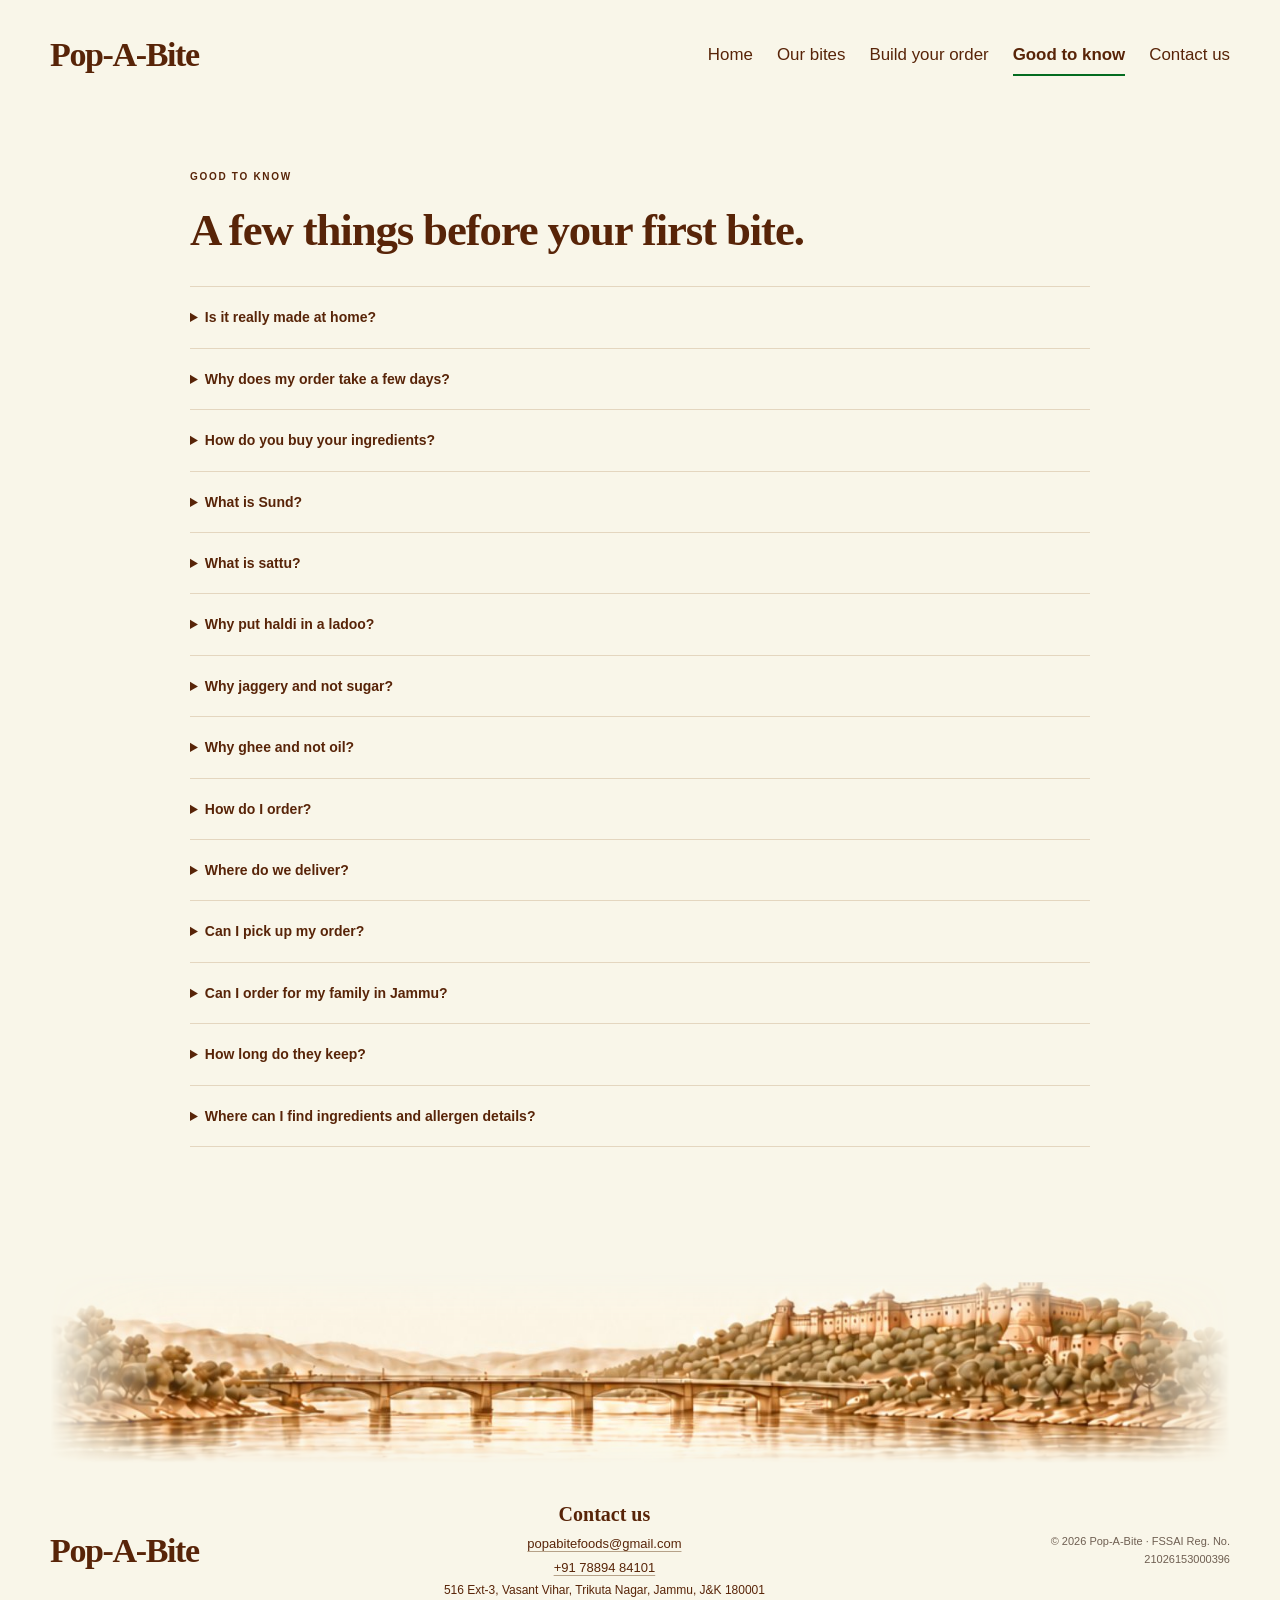
==== site/good-to-know.html @ e66969ae "Add files via upload" ====
<!doctype html>
<html lang="en">
<head>
<meta content="k-4B6JT2st69akNHsy2ffUnovcfOFXYoh8kctZQ_tPk" name="google-site-verification"/>
<meta charset="utf-8"/>
<meta content="width=device-width, initial-scale=1" name="viewport"/>
<meta content="Homemade ladoos and Jammu Sund, hand-rolled by Maa only after you order. Desi cow ghee, jaggery and real dry fruits. No palm oil, no refined oil, no refined sugar." name="description"/>
<meta content="#582408" name="theme-color"/>
<title>Pop-A-Bite | Good to know</title>
<!-- Link previews (WhatsApp, Facebook, X). Keep images/hero.jpg under about 300 KB for fast previews. -->
<meta content="website" property="og:type"/>
<meta content="Pop-A-Bite" property="og:site_name"/>
<meta content="Your mom's ladoos. Rolled by ours. | Pop-A-Bite" property="og:title"/>
<meta content="Hand-rolled at home in Jammu, only after you order. Desi cow ghee, jaggery and real dry fruits. No palm oil, no refined sugar." property="og:description"/>
<meta content="https://pop-a-bite.netlify.app/" property="og:url"/>
<meta content="https://pop-a-bite.netlify.app/images/hero.jpg" property="og:image"/>
<meta content="summary_large_image" name="twitter:card"/>
<link href="styles.css" rel="stylesheet"/></head>
<body>
<a class="skip" href="#main">Skip to content</a>
<!-- Header -->
<header class="header wrap">
<a aria-label="Pop-A-Bite home" class="brand" href="index.html">
<img alt="Pop-A-Bite" class="brand-logo" onerror="this.hidden=true;this.nextElementSibling.hidden=false" src="https://pop-a-bite.netlify.app/images/logo.png"/><span class="logo-fallback" hidden="">Pop-A-Bite</span>
</a>
<nav aria-label="Main navigation"><a data-nav-page="home" href="index.html">Home</a><a data-nav-page="our-bites" href="our-bites.html">Our bites</a><a data-nav-page="build-your-order" href="build-your-order.html">Build your order</a><a aria-current="page" data-nav-page="good-to-know" href="good-to-know.html">Good to know</a><a data-nav-page="contact-us" href="contact-us.html">Contact us</a></nav>
</header>
<main id="main"><div aria-label="Good to know" class="preview-page" id="page-good-to-know"><section class="faq wrap" id="questions">
<p class="eyebrow">GOOD TO KNOW</p>
<h2>A few things before your first bite.</h2>
<details>
<summary>Is it really made at home?</summary>
<p>
          Yes. Every batch is made by Maa in our home kitchen in Jammu, and every
          ladoo is rolled by hand. Pop-A-Bite is registered with FSSAI
          (Reg. No. 21026153000396).
        </p>
</details>
<details>
<summary>Why does my order take a few days?</summary>
<p>
 Because we start only when you order. Maa gets in whatever
 ingredients the order needs, then roasts and rolls everything by hand.
 How long it takes depends on how much you order and how many orders
 are ahead of yours. We'll tell you the exact date before
 you pay.
 </p>
</details>
<details>
<summary>How do you buy your ingredients?</summary>
<p>
          We buy ghee, jaggery and dry fruits in small quantities and never stock
          up in bulk, so nothing is kept long enough to go stale. For a small order,
          Maa may use dry fruits from a recent batch; for bigger orders she buys
          new ones.
        </p>
</details>
<details>
<summary>What is Sund?</summary>
<p>
          Sund is a Dogra speciality from Jammu: almonds, cashews, dates, coconut
          and gond roasted slowly in desi ghee. Families make it in winter and for
          Lohri, serve it at weddings, and send it to a daughter in the last month
          before her baby is born. Eat a spoonful as it is, or with a glass of warm milk.
        </p>
</details>
<details>
<summary>What is sattu?</summary>
<p>
          Sattu is roasted chana (Bengal gram) ground into flour. It has been an
          everyday food in Bihar for generations, stirred into drinks, stuffed into
          parathas and rolled into ladoos, because it's filling and needs no more
          cooking. Our Sattu Ladoo has 11.6 g protein per 100 g, tested in a lab.
        </p>
</details>
<details>
<summary>Why put haldi in a ladoo?</summary>
<p>
          Our Haldi Ladoo comes from the family of North Indian winter ladoos, like
          pinni and gond ladoo: whole wheat and gond roasted in ghee, sweetened with
          jaggery. Maa adds haldi, the same spice that goes into haldi doodh on cold
          nights. It gives the ladoo its golden colour and a gentle, earthy warmth.
        </p>
</details>
<details>
<summary>Why jaggery and not sugar?</summary>
<p>
          It's what ladoos were always made with at home. Jaggery is sugarcane juice
          boiled down, without the refining that white sugar goes through, and it
          gives a deeper, caramel taste. We never use refined sugar or corn syrup.
        </p>
</details>
<details>
<summary>Why ghee and not oil?</summary>
<p>
          Ghee is how ladoos have always been roasted and bound. We use desi cow ghee
          only, and never palm oil, vanaspati or refined oils.
        </p>
</details>
<details>
<summary>How do I order?</summary>
<p id="ordering-answer">
          Ordering is simple! Use the order builder above, or message or call us. Let us know which treats you’d like, the quantity and your
          delivery location. We’ll confirm availability, delivery details and the
          total price before you confirm your order. Payment is by UPI QR code.
        </p>
</details>
<details>
<summary>Where do we deliver?</summary>
<p id="delivery-answer">
          We currently deliver only in the Jammu region. Share your location or
          PIN code with us so we can confirm delivery availability.
          Delivery charges are additional to the listed product prices and
          depend on your location. We’ll let you know the exact delivery charge
          and total cost before you confirm your order.
        </p>
</details>
<details>
<summary>Can I pick up my order?</summary>
<p>
 Yes, pickup from our home kitchen in Jammu is free. Choose "Pickup" in the
 order builder, and we'll send the exact location and a pickup time on
 once your order is ready.
 </p>
</details>
<details>
<summary>Can I order for my family in Jammu?</summary>
<p>
          Yes. Wherever you live, you can order for parents, grandparents or
          friends in Jammu. Share their address with us and we'll deliver
          to them.
        </p>
</details>
<details>
<summary>How long do they keep?</summary>
<p>
          Up to 3 months. Store them at room temperature, away from direct sunlight.
        </p>
</details>
<details>
<summary>Where can I find ingredients and allergen details?</summary>
<p>
          Each product has its own ingredient list, allergen information,
          storage guidance and, for the ladoos, a nutrition table per 100 g.
          Please click “Explore this bite” under the product to check these details.
        </p>
</details>
</section></div></main>
<!-- Fort and river illustration from the wraps (decorative) -->
<div aria-hidden="true" class="banner">
<img alt="" loading="lazy" src="fort-banner.jpg"/>
</div>
<!-- Footer -->
<footer class="wrap site-footer">
<a aria-label="Pop-A-Bite home" class="brand" href="index.html">
<img alt="Pop-A-Bite" class="brand-logo" onerror="this.hidden=true;this.nextElementSibling.hidden=false" src="https://pop-a-bite.netlify.app/images/logo.png"/><span class="logo-fallback" hidden="">Pop-A-Bite</span>
</a>
<p class="footer-contact"><strong>Contact us</strong><a href="mailto:popabitefoods@gmail.com">popabitefoods@gmail.com</a><a href="tel:+917889484101">+91 78894 84101</a><span>516 Ext-3, Vasant Vihar, Trikuta Nagar, Jammu, J&amp;K 180001</span></p>
<small>© <span id="year"></span> Pop-A-Bite · FSSAI Reg. No. 21026153000396</small>
</footer>
<!-- Sticky order button, shown on phones only (see styles.css) -->
<a class="sticky-order button" href="build-your-order.html" id="sticky-order">Place an order ↗</a>
<!-- Product details: keep these IDs because app.js uses them -->
<dialog aria-labelledby="dialog-title" id="product-dialog">
<button aria-label="Close product details" class="close" type="button">×</button>
<h2 id="dialog-title"></h2>
<p id="dialog-description"></p>
<dl id="dialog-details"></dl>
<p id="dialog-note"></p>
<div class="dialog-actions">
<a class="button" hidden="" id="dialog-whatsapp">Ask about this bite ↗</a>
<a class="button secondary" hidden="" id="dialog-payment">Buy on Razorpay ↗</a>
</div>
</dialog>
<script src="config.js"></script><script src="preview.js"></script></body>
</html>
---- site/styles.css ----
/* Pop-A-Bite stylesheet.
   Change headline and logo sizes in :root below.
   Mobile values apply at screen widths of 620px or less. */

/* Brand colours and editable sizes */
:root {
  --ink: #582408;
  --cream: #f9f6e9;
  --gold: #d89814;
  --forest: #046c20;
  --brown: #844c24;
  --sand: #ecd9bd;
  --muted: #6f5f52;
  --line: #e4d6bf;

  /* Size settings: desktop first, then phones. */
	--headline-size: clamp(28px, 2.8vw, 34px);
--headline-size-mobile: 33px;
  --top-logo-width: 300px;
  --bottom-logo-width: 250px;
  --top-logo-width-mobile: 240px;
  --bottom-logo-width-mobile: 150px;
}

/* Base styles */
* {
  box-sizing: border-box;
}

html {
  scroll-behavior: smooth;
  scroll-padding-top: 24px;
}

body {
  margin: 0;
  background: var(--cream);
  color: var(--ink);
  font-family: Arial, Helvetica, sans-serif;
  font-size: 16px;
  line-height: 1.6;
}

a {
  color: inherit;
  text-decoration: none;
}

button, a, summary {
  -webkit-tap-highlight-color: transparent;
}

a:focus-visible, button:focus-visible, summary:focus-visible {
  outline: 3px solid #844c24;
  outline-offset: 5px;
}

.wrap {
  width: min(1180px, calc(100% - 80px));
  margin: auto;
}

.skip {
  position: absolute;
  top: -100px;
  background: white;
  padding: 12px;
  z-index: 10;
}

.skip:focus {
  top: 0;
}

.draft {
  text-align: center;
  background: var(--ink);
  color: var(--cream);
  font-size: 11px;
  letter-spacing: .09em;
  padding: 10px 15px;
}

/* Header and navigation */
.header {
  display: flex;
  align-items: center;
  justify-content: space-between;
  gap: 24px;
  padding: 36px 0 24px;
}

.brand {
  display: inline-flex;
  align-items: center;
  white-space: nowrap;
  font-weight: 800;
  font-size: 26px;
  letter-spacing: -1.1px;
}

.brand-dot {
  color: #844c24;
}

.brand-icon {
  width: 22px;
  height: 22px;
  border-radius: 50%;
  background: var(--ink);
  margin-right: 10px;
  position: relative;
}

.brand-icon:after {
  content: '';
  position: absolute;
  width: 11px;
  height: 11px;
  border-radius: 50%;
  background: var(--cream);
  right: -2px;
  top: -2px;
}

nav {
  display: flex;
  gap: 26px;
  font-size: 13px;
}

nav a:hover {
  text-decoration: underline;
}

/* Buttons */
.button {
  display: inline-flex;
  align-items: center;
  justify-content: center;
  gap: 30px;
  padding: 15px 23px;
  border: 1px solid var(--ink);
  border-radius: 6px;
  background: var(--ink);
  color: var(--cream);
  font-weight: 600;
  font-size: 13px;
  cursor: pointer;
  transition: background .2s;
}

.button:hover {
  background: #7a3a14;
}

.button.small {
  padding: 10px 17px;
}

.button.secondary {
  background: transparent;
  color: var(--ink);
}

/* Opening section */
.hero {
  display: grid;
  grid-template-columns: 1.05fr 1fr;
  gap: 65px;
  align-items: center;
  padding: 60px 0 75px;
}

.eyebrow {
  font-size: 10px;
  font-weight: 700;
  letter-spacing: .17em;
  margin: 0 0 22px;
}

h1, h2 {
  font-family: Georgia, 'Times New Roman', serif;
  font-weight: 700;
  letter-spacing: -.025em;
  line-height: 1.05;
  margin: 0;
}

h1 {
  font-size: clamp(50px, 5.5vw, 78px);
}

h1 em {
  font-weight: 400;
  color: var(--brown);
}

h2 {
  font-size: clamp(32px, 3.5vw, 46px);
}

.intro {
  max-width: 440px;
  font-size: 16px;
  margin: 25px 0 29px;
  color: var(--muted);
}

.footnote {
  font-size: 12px;
  color: var(--muted);
  margin-top: 17px;
}

.hero-photo {
  display: block;
  width: 100%;
  height: auto;
  min-width: 0;
  border-radius: 24px;
}

/* Legacy decorative artwork */
.hero-art {
  height: 460px;
  background: var(--gold);
  border-radius: 120px 6px 120px 6px;
  position: relative;
  overflow: hidden;
}

.orbit {
  position: absolute;
  width: 380px;
  height: 380px;
  border: 1px solid #58240850;
  border-radius: 50%;
  left: 50%;
  top: 50%;
  transform: translate(-50%, -50%);
}

.bite {
  position: absolute;
  border-radius: 50%;
  box-shadow: 9px 16px 0 #5824080c;
}

.bite-one {
  width: 140px;
  height: 140px;
  background: #e0af63;
  top: 55px;
  left: 50px;
  transform: rotate(-18deg);
}

.bite-two {
  width: 180px;
  height: 180px;
  background: var(--ink);
  right: 35px;
  bottom: 80px;
}

.bite-three {
  width: 75px;
  height: 75px;
  background: var(--forest);
  bottom: 55px;
  left: 50px;
}

.bite:after {
  content: '';
  position: absolute;
  width: 35%;
  height: 35%;
  border-radius: 50%;
  background: var(--gold);
  right: -4px;
  top: -4px;
}

.art-label {
  position: absolute;
  top: 170px;
  left: 50px;
  font-family: Georgia, serif;
  font-size: 48px;
  line-height: .98;
  letter-spacing: -2px;
  color: var(--ink);
}

.art-label i {
  font-weight: 400;
}

.spark {
  position: absolute;
  font-size: 45px;
}

.s1 {
  right: 55px;
  top: 45px;
}

.s2 {
  left: 175px;
  bottom: 22px;
  font-size: 25px;
}

.art-note {
  position: absolute;
  bottom: 25px;
  right: 30px;
  font-size: 9px;
  letter-spacing: .08em;
}

.ribbon {
  background: var(--forest);
  padding: 16px 20px;
  text-align: center;
  font-size: 11px;
  font-weight: 600;
  letter-spacing: .16em;
  display: flex;
  justify-content: center;
  gap: 42px;
  flex-wrap: wrap;
}

/* Product collection */
.collection {
  padding: 80px 0;
}

.section-title {
  display: flex;
  justify-content: space-between;
  align-items: end;
  gap: 40px;
  margin-bottom: 32px;
}

.section-title h2 {
  max-width: 530px;
}

.section-title>p {
  font-size: 13px;
  line-height: 1.7;
  color: var(--muted);
  margin: 0;
}

.products {
  display: grid;
  grid-template-columns: repeat(3, 1fr);
  gap: 25px;
}

.product-art {
  height: 245px;
  position: relative;
  border-radius: 8px;
  overflow: hidden;
  background: #efd9a8;
  display: flex;
  justify-content: center;
  align-items: center;
}

.product:nth-child(2) .product-art {
  background: #ecd9bd;
}

.product:nth-child(3) .product-art {
  background: #e6cfae;
}

.product-art .shape {
  width: 120px;
  height: 120px;
  border-radius: 50%;
  background: #996542;
  box-shadow: 14px 18px 0 #5824080a;
  position: relative;
}

.product:nth-child(2) .shape {
  background: #c4a362;
  width: 115px;
  height: 115px;
}

.product:nth-child(3) .shape {
  background: #b07662;
  border-radius: 30px;
  transform: rotate(-12deg);
}

.product-art .shape:after {
  content: '';
  position: absolute;
  width: 35px;
  height: 35px;
  border-radius: 50%;
  background: inherit;
  filter: brightness(1.18);
  top: 22px;
  left: 20px;
}

.product-art small {
  position: absolute;
  bottom: 14px;
  font-size: 9px;
  letter-spacing: .1em;
  color: var(--ink);
}

.product h3 {
  font-family: Georgia, serif;
  font-size: 25px;
  font-weight: 400;
  margin: 17px 0 6px;
  line-height: 1.25;
}

.product p {
  font-size: 13px;
  color: var(--muted);
  margin: 0 0 12px;
}

.product button {
  font-size: 12px;
  display: flex;
  width: 100%;
  justify-content: space-between;
  color: var(--ink);
  padding: 12px 0;
  background: none;
  border: 0;
  border-top: 1px solid var(--line);
  cursor: pointer;
  font-weight: 600;
}

.product button:hover {
  text-decoration: underline;
}

.collection-note {
  font-size: 11px;
  color: var(--muted);
  margin-top: 24px;
}

/* Brand story */
.story {
  background: var(--ink);
  color: var(--cream);
  padding: 70px 0;
}

.story-grid {
  display: grid;
  grid-template-columns: 1fr 1fr;
  gap: 90px;
  align-items: center;
  text-align: left;
}

/* Keep the heading at the left edge, midway down the story text. */
.story-grid > div:first-child {
  justify-self: start;
}

.story-grid h2 {
  margin: 0;
}

.story-grid p:not(.eyebrow) {
  margin-top: 0;
  color: #ead9c0;
  font-size: 15px;
  line-height: 1.8;
  margin-bottom: 20px;
}

.story-signature {
  display: block;
  margin-top: 24px;
  font-family: Georgia, serif;
  font-style: italic;
  color: var(--gold);
  font-size: 24px;
}

/* Frequently asked questions */
.faq {
  max-width: 900px;
  padding: 80px 0;
}

.faq h2 {
  margin-bottom: 32px;
}

details {
  border-top: 1px solid var(--line);
  padding: 19px 0;
}

details:last-child {
  border-bottom: 1px solid var(--line);
}

summary {
  cursor: pointer;
  font-size: 14px;
  font-weight: 600;
}

details p {
  font-size: 14px;
  color: var(--muted);
  max-width: 740px;
}

/* Contact section */
.contact {
  border-radius: 8px;
  background: var(--gold);
  padding: 42px;
  display: flex;
  align-items: center;
  justify-content: space-between;
  gap: 40px;
  margin-bottom: 50px;
}

.contact p:not(.eyebrow) {
  font-size: 12px;
}

.contact h2 {
  font-size: 38px;
}

.contact .eyebrow {
  margin-bottom: 16px;
}

/* Footer */
footer {
  display: flex;
  align-items: center;
  justify-content: space-between;
  gap: 25px;
  padding: 0 0 35px;
}

footer p, footer small {
  font-size: 11px;
  color: var(--muted);
}

/* Product details pop-up */
dialog {
  background: var(--cream);
  color: var(--ink);
  border: 1px solid var(--line);
  border-radius: 12px;
  padding: 40px;
  width: min(540px, calc(100% - 30px));
  max-height: 85vh;
  overflow: auto;
}

dialog::backdrop {
  background: #3a180690;
}

dialog h2 {
  font-size: 34px;
  padding-right: 15px;
}

dialog p {
  font-size: 14px;
  color: var(--muted);
}

.close {
  position: absolute;
  right: 12px;
  top: 10px;
  background: none;
  border: 0;
  color: var(--ink);
  font-size: 30px;
  cursor: pointer;
  width: 38px;
  height: 38px;
}

.dialog-actions {
  display: flex;
  gap: 12px;
  flex-wrap: wrap;
}

dl {
  border-top: 1px solid var(--line);
  font-size: 13px;
}

dt {
  font-weight: 600;
  margin-top: 12px;
}

dd {
  margin: 3px 0 12px;
  color: var(--muted);
}

[hidden] {
  display: none !important;
}

/* Logo images */
.header .brand {
  flex-shrink: 0;
  line-height: 0;
}

.header .brand img {
  display: block;
  width: var(--top-logo-width);
  height: auto;
  max-width: none;
  object-fit: contain;
  mix-blend-mode: normal;
  filter: none;
  image-rendering: auto;
}

footer .brand img {
  display: block;
  width: var(--bottom-logo-width);
  height: auto;
  max-width: none;
  object-fit: contain;
  mix-blend-mode: normal;
}

/* Opening action buttons */
.hero-actions {
  display: flex;
  align-items: center;
  gap: 20px;
  flex-wrap: wrap;
}

.hero-browse {
  font-size: 13px;
  text-decoration: underline;
  text-underline-offset: 4px;
}

/* Opening headline */
.hero-copy h1 {
  font-size: var(--headline-size);
  line-height: 1.08;
}

/* Tablets and smaller screens */
@media (max-width: 900px) {
  .wrap {
    width: calc(100% - 40px);
  }

  .header {
    flex-wrap: wrap;
    flex-direction: column;
    align-items: center;
    justify-content: center;
    gap: 16px;
    padding: 28px 0 20px;
  }

  .header nav {
    width: 100%;
    justify-content: center;
    flex-wrap: wrap;
    gap: 12px 22px;
    text-align: center;
  }

  nav {
    order: 3;
    width: 100%;
    justify-content: center;
  }

  .hero {
    gap: 25px;
    padding-top: 30px;
  }

  .hero-art {
    height: 360px;
  }

  .bite-one {
    left: 20px;
    top: 35px;
    width: 110px;
    height: 110px;
  }

  .art-label {
    font-size: 40px;
    left: 20px;
    top: 150px;
  }

  .bite-two {
    width: 140px;
    height: 140px;
    right: 20px;
    bottom: 60px;
  }

  .bite-three {
    left: 25px;
    bottom: 25px;
    width: 60px;
    height: 60px;
  }

  .s2 {
    display: none;
  }

  .orbit {
    width: 300px;
    height: 300px;
  }

  .products {
    gap: 16px;
  }

  .product-art {
    height: 200px;
  }

  .story-grid {
    gap: 40px;
  }

  .ribbon {
    gap: 15px;
  }
}

/* Phones */
@media (max-width: 620px) {
  .brand {
    font-size: 24px;
  }

  .header .small {
    font-size: 11px;
    gap: 8px;
    padding: 9px 12px;
  }

  .hero {
    grid-template-columns: 1fr;
    padding-bottom: 35px;
    gap: 28px;
  }

  .hero-art {
    height: 330px;
    width: 100%;
    max-width: 450px;
  }

  .hero-copy h1 {
    font-size: var(--headline-size-mobile);
  }

  .intro {
    max-width: 100%;
  }

  .hero-art .art-label {
    left: 40px;
    top: 140px;
    font-size: 46px;
  }

  .bite-one {
    left: 55px;
  }

  .bite-two {
    right: 40px;
  }

  .bite-three {
    left: 60px;
  }

  .section-title {
    display: block;
  }

  .section-title>p {
    margin-top: 18px;
  }

  .products {
    grid-template-columns: 1fr;
    gap: 30px;
  }

  .product-art {
    height: 245px;
  }

  .collection, .faq {
    padding: 45px 0;
  }

  .story {
    padding: 45px 0;
  }

  .story-grid {
    grid-template-columns: 1fr;
    gap: 24px;
  }

  .contact {
    flex-direction: column;
    align-items: start;
    padding: 28px;
    margin-bottom: 30px;
  }

  .contact h2 {
    font-size: 34px;
  }

  footer {
    flex-wrap: wrap;
  }

  footer p {
    display: none;
  }

  .ribbon {
    font-size: 9px;
  }

  .ribbon span {
    display: none;
  }

  dialog {
    padding: 30px 24px;
  }

  .header .brand img {
    width: var(--top-logo-width-mobile);
  }

  footer .brand img {
    width: var(--bottom-logo-width-mobile);
  }
}

/* Reduced motion */
@media (prefers-reduced-motion: reduce) {
  html {
    scroll-behavior: auto;
  }

  .button {
    transition: none;
  }
}

/* What is not in our bites */
.claims {
  background: var(--forest);
  color: var(--cream);
  padding: 18px 20px;
}

.claims ul {
  list-style: none;
  margin: 0 auto;
  padding: 0;
  width: min(1180px, 100%);
  display: flex;
  flex-wrap: wrap;
  justify-content: center;
  gap: 8px 0;
  font-size: 14px;
  font-weight: 600;
}

.claims li {
  padding: 0 24px;
}

.claims li + li {
  border-left: 1px solid #f9f6e959;
}

/* Product card price and protein */
.product .product-meta {
  font-size: 14px;
  font-weight: 600;
  color: var(--ink);
  margin: 0 0 2px;
}

.product .product-protein {
  font-size: 12px;
  margin: 0 0 12px;
}

/* Nutrition table in the product pop-up */
.nutri {
  width: 100%;
  border-collapse: collapse;
  font-size: 13px;
}

.nutri td {
  padding: 5px 0;
  border-bottom: 1px solid var(--line);
}

.nutri td:last-child {
  text-align: right;
}

.nutri-note {
  font-size: 11px;
  margin: 8px 0 0;
}

/* Order builder */
.order {
  padding: 10px 0 80px;
}

.order-body {
  max-width: 640px;
}

.order-intro {
  font-size: 14px;
  color: var(--muted);
  margin: 0 0 20px;
}

.order-row {
  display: flex;
  align-items: center;
  justify-content: space-between;
  gap: 16px;
  padding: 14px 0;
  border-top: 1px solid var(--line);
}

.order-row:last-child {
  border-bottom: 1px solid var(--line);
}

.order-name {
  font-family: Georgia, 'Times New Roman', serif;
  font-size: 21px;
  line-height: 1.25;
}

.order-sub {
  font-size: 13px;
  color: var(--muted);
}

.qty {
  display: flex;
  align-items: center;
  gap: 12px;
}

.qty button {
  width: 38px;
  height: 38px;
  border-radius: 50%;
  border: 1px solid var(--ink);
  background: none;
  color: var(--ink);
  font-size: 20px;
  line-height: 1;
  cursor: pointer;
}

.qty button:hover {
  background: var(--ink);
  color: var(--cream);
}

.qty output {
  min-width: 22px;
  text-align: center;
  font-weight: 600;
}

.order-area-label {
  display: block;
  font-size: 13px;
  font-weight: 600;
  margin: 24px 0 8px;
}

.order-area {
  width: 100%;
  padding: 13px 14px;
  border: 1px solid var(--line);
  border-radius: 6px;
  background: #fff;
  color: var(--ink);
  font: inherit;
  font-size: 14px;
}

.order-summary {
  font-size: 13px;
  color: var(--muted);
  margin: 16px 0;
}

/* Sticky order button, phones only */
.sticky-order {
  display: none;
}

@media (max-width: 620px) {
  .claims {
    padding: 16px 20px;
  }

  .claims ul {
    flex-direction: column;
    align-items: center;
    gap: 6px;
  }

  .claims li {
    padding: 0;
    text-align: center;
  }

  .claims li + li {
    border-left: 0;
  }

  .order {
    padding-bottom: 45px;
  }

  .sticky-order {
    display: flex;
    position: fixed;
    left: 16px;
    right: 16px;
    bottom: 16px;
    z-index: 5;
    box-shadow: 0 6px 20px #3a180640;
  }

  body {
    padding-bottom: 84px;
  }
}

/* Keep the "Explore this bite" links level across cards of different heights */
.product {
  display: flex;
  flex-direction: column;
}

.product button {
  margin-top: auto;
}

/* Fort and river illustration from the wraps, faded into the page */
.banner {
  margin: 0 auto 28px;
  width: min(1180px, calc(100% - 40px));
  line-height: 0;
}

.banner img {
  display: block;
  width: 100%;
  height: auto;
  -webkit-mask-image: linear-gradient(to right, transparent, #000 10%, #000 90%, transparent),
                      linear-gradient(to bottom, transparent, #000 25%, #000 80%, transparent);
  -webkit-mask-composite: source-in;
  mask-image: linear-gradient(to right, transparent, #000 10%, #000 90%, transparent),
              linear-gradient(to bottom, transparent, #000 25%, #000 80%, transparent);
  mask-composite: intersect;
}

/* Kitchen status above the opening headline */
.kitchen-status {
  display: inline-flex;
  align-items: center;
  gap: 8px;
  margin: 0 0 18px;
  font-size: 13px;
  font-weight: 600;
  color: var(--forest);
}

.kitchen-status::before {
  content: '';
  width: 8px;
  height: 8px;
  border-radius: 50%;
  background: currentColor;
}

.kitchen-status.closed {
  color: var(--brown);
}

/* Made to order steps */
.made {
  padding: 80px 0 10px;
}

.made .section-title > p,
.swap .section-title > p {
  max-width: 380px;
}

.steps {
  list-style: none;
  margin: 0;
  padding: 0;
  display: grid;
  grid-template-columns: repeat(4, 1fr);
  gap: 25px;
}

.steps li {
  border-top: 2px solid var(--ink);
  padding-top: 18px;
}

.step-num {
  font-family: Georgia, 'Times New Roman', serif;
  font-size: 34px;
  line-height: 1;
  color: var(--gold);
}

.steps h3,
.swap-list h3,
.pantry h3 {
  font-family: Georgia, 'Times New Roman', serif;
  font-weight: 400;
  font-size: 22px;
  line-height: 1.25;
  margin: 10px 0 6px;
}

.steps p {
  font-size: 14px;
  color: var(--muted);
  margin: 0;
}

/* The swap: what we use instead */
.swap {
  background: var(--sand);
  padding: 80px 0;
}

.swap-list {
  list-style: none;
  margin: 0;
  padding: 0;
}

.swap-list li {
  display: grid;
  grid-template-columns: minmax(0, 1fr) 40px minmax(0, 1.6fr);
  gap: 20px;
  align-items: baseline;
  padding: 22px 0;
  border-top: 1px solid #58240826;
}

.swap-list s {
  font-size: 15px;
  color: var(--muted);
  text-decoration-color: var(--brown);
}

.swap-arrow {
  color: var(--gold);
  font-size: 22px;
}

.swap-list h3 {
  margin-top: 0;
}

.swap-list p {
  font-size: 14px;
  color: var(--muted);
  margin: 0;
  max-width: 560px;
}

.pantry {
  margin-top: 40px;
  padding: 28px 30px;
  background: var(--cream);
  border-radius: 8px;
}

.pantry h3 {
  margin: 0 0 16px;
}

.pantry dl {
  border: 0;
  margin: 0;
  display: grid;
  grid-template-columns: repeat(4, 1fr);
  gap: 22px;
}

.pantry dt {
  margin: 0;
  font-size: 14px;
}

.pantry dd {
  margin: 4px 0 0;
  font-size: 13px;
}

/* Bite chooser */
.pick {
  padding: 80px 0 60px;
  text-align: center;
}

.pick h2 {
  max-width: 640px;
  margin: 0 auto 30px;
}

.pick-options {
  display: flex;
  flex-wrap: wrap;
  justify-content: center;
  gap: 12px;
}

.pick-options button {
  padding: 13px 20px;
  border: 1px solid var(--ink);
  border-radius: 999px;
  background: transparent;
  color: var(--ink);
  font: inherit;
  font-size: 14px;
  font-weight: 600;
  cursor: pointer;
}

.pick-options button:hover,
.pick-options button[aria-pressed="true"] {
  background: var(--ink);
  color: var(--cream);
}

.pick-result {
  max-width: 560px;
  margin: 28px auto 0;
  padding: 24px;
  border-radius: 8px;
  background: #efd9a8;
}

.pick-result p {
  margin: 0 0 16px;
  font-family: Georgia, 'Times New Roman', serif;
  font-size: 20px;
  line-height: 1.4;
}

/* Customer reviews */
.reviews {
  padding: 20px 0 80px;
}

.reviews h2 {
  margin-bottom: 32px;
}

.review-list {
  display: grid;
  grid-template-columns: repeat(auto-fill, minmax(260px, 1fr));
  gap: 25px;
}

.review {
  margin: 0;
  padding-top: 18px;
  border-top: 2px solid var(--gold);
}

.review blockquote {
  margin: 0 0 12px;
  font-family: Georgia, 'Times New Roman', serif;
  font-size: 19px;
  line-height: 1.45;
}

.review figcaption {
  font-size: 13px;
  color: var(--muted);
}

/* Contact buttons */
.contact-actions {
  display: flex;
  flex-direction: column;
  align-items: stretch;
  gap: 12px;
}

@media (max-width: 900px) {
  .steps {
    grid-template-columns: repeat(2, 1fr);
  }

  .pantry dl {
    grid-template-columns: repeat(2, 1fr);
  }
}

@media (max-width: 620px) {
  .made, .swap, .pick {
    padding: 45px 0;
  }

  .steps {
    grid-template-columns: 1fr;
    gap: 20px;
  }

  .swap-list li {
    grid-template-columns: 1fr;
    gap: 4px;
  }

  .swap-arrow {
    display: none;
  }

  .pantry {
    padding: 22px 20px;
  }

  .pantry dl {
    grid-template-columns: 1fr;
    gap: 16px;
  }

  .pick {
    text-align: left;
  }

  .pick-options {
    justify-content: flex-start;
  }

  .contact-actions {
    width: 100%;
  }
}

/* Sund heritage */
.sund-story {
  padding: 30px 0 80px;
}

.sund-story .section-title > p {
  max-width: 400px;
}

.sund-moments {
  list-style: none;
  margin: 0;
  padding: 0;
  display: grid;
  grid-template-columns: repeat(3, 1fr);
  gap: 25px;
}

.sund-moments li {
  padding: 22px 24px;
  border-radius: 8px;
  background: #efd9a8;
}

.sund-label {
  display: block;
  font-family: Georgia, 'Times New Roman', serif;
  font-size: 22px;
  line-height: 1.25;
  margin-bottom: 8px;
}

.sund-moments p {
  font-size: 14px;
  color: var(--muted);
  margin: 0;
}

.sund-close {
  max-width: 640px;
  margin: 28px 0 0;
  font-size: 15px;
  color: var(--muted);
}

.sund-close a {
  color: var(--ink);
  font-weight: 600;
  text-decoration: underline;
  text-underline-offset: 4px;
  white-space: nowrap;
}

@media (max-width: 900px) {
  .sund-moments {
    grid-template-columns: 1fr;
    gap: 14px;
  }
}

@media (max-width: 620px) {
  .sund-story {
    padding: 10px 0 45px;
  }
}

/* Order builder: delivery or pickup, and gift note */
.order-choice {
  border: 0;
  margin: 0;
  padding: 0;
  display: flex;
  flex-wrap: wrap;
  gap: 8px 24px;
}

.order-choice legend {
  padding: 0;
}

.order-choice label,
.order-gift {
  display: inline-flex;
  align-items: center;
  gap: 8px;
  font-size: 14px;
  cursor: pointer;
}

.order-choice input,
.order-gift input {
  accent-color: var(--ink);
  width: 18px;
  height: 18px;
  margin: 0;
}

.order-gift {
  margin-top: 22px;
  font-weight: 600;
}

.order-note {
  font-size: 13px;
  color: var(--muted);
  margin: 10px 0 0;
}

#kitchen-status {
  font-size: 13px;
  font-weight: 600;
}

/* Multi-page navigable preview */
:root {
  --top-logo-width:240px; --bottom-logo-width:200px;
  --top-logo-width-mobile:192px; --bottom-logo-width-mobile:120px;
}
nav {font-size:16.9px; gap:24px; align-items:center;}
nav a {padding:4px 0; position:relative; white-space:nowrap;}
nav a[aria-current="page"] {font-weight:700;}
nav a[aria-current="page"]:after {content:""; height:2px; background:var(--forest); position:absolute; bottom:-4px; left:0; right:0;}
.logo-fallback {font-family:Georgia,serif;font-weight:700;font-size:34px;color:var(--ink);letter-spacing:-.04em;line-height:1.1;white-space:nowrap;}
.site-footer {padding-top:12px; padding-bottom:42px; align-items:center;}
.site-footer .footer-contact {margin:0; font-size:13px; line-height:1.7; color:var(--ink); text-align:center; display:flex; flex-direction:column; align-items:center; gap:2px; max-width:410px;}
.site-footer .footer-contact strong {font:700 20px Georgia,serif; margin-bottom:5px;}
.site-footer .footer-contact a {text-decoration:underline; text-decoration-color:#b6a289; text-underline-offset:3px; overflow-wrap:anywhere;}
.site-footer .footer-contact span {font-size:12px; line-height:1.5;}
.site-footer small {max-width:220px;text-align:right;}
.contact-directory {display:grid;grid-template-columns:1fr 1fr;gap:75px;padding:72px 0 52px;}
.contact-directory h2 {font-size:clamp(32px,3.6vw,46px);}
.contact-directory>div>p:not(.eyebrow) {color:var(--muted);font-size:15px;}
.contact-directory-items {border-top:1px solid var(--line);}
.contact-directory-items p {padding:15px 0;border-bottom:1px solid var(--line);margin:0;display:flex;gap:20px;align-items:baseline;}
.contact-directory-items b {min-width:75px;font-size:13px;}
.contact-directory-items span,.contact-directory-items a {font-size:14px;}
.contact-directory-items a {text-decoration:underline;text-underline-offset:3px;}
#page-our-bites .collection,#page-good-to-know .faq {padding-top:72px;}
#page-build-your-order .order {padding-top:72px;padding-bottom:10px;}
#page-build-your-order .pick {padding-top:60px;padding-bottom:65px;}
#page-build-your-order .made {padding:60px 0 90px;}
#page-contact-us .contact {margin-top:20px;}
#page-home .story {margin-bottom:55px;}
#page-home .hero {padding-top:55px;}
.banner {margin-top:45px;}
@media (max-width: 1100px) {.header{gap:14px;}nav{gap:14px;font-size:16.9px;}}
@media (max-width:900px) { nav{font-size:16.9px;} .site-footer {gap:20px;}.site-footer .footer-contact {max-width:360px;} }
@media (max-width:620px) {
  .header nav {gap:9px 17px;}
  nav {font-size:16.9px;}
  .site-footer {flex-direction:column;gap:15px;text-align:center;}
  .site-footer .footer-contact {display:flex;max-width:95%;}
  .site-footer small {text-align:center;max-width:100%;}
  .contact-directory {grid-template-columns:1fr;gap:30px;padding:52px 0 25px;}
  .contact-directory-items p {flex-direction:column;gap:4px;}
  #page-build-your-order .order {padding-top:52px;}
  #page-build-your-order .made {padding-bottom:58px;}
}


/* V2 preview: distinguish consecutive sections without changing brand styling. */
:root { --sage-panel: #edf0e1; }
#page-our-bites .collection { padding-bottom: 70px; }
#page-our-bites .sund-story { background: var(--sage-panel); padding: 70px 0 72px; }
#page-our-bites .swap { background: var(--sand); }
#page-build-your-order .pick { background: var(--sage-panel); padding: 74px 0 76px; }
#page-build-your-order .order { background: var(--cream); padding: 76px 0 78px; }
#page-build-your-order .made { background: var(--sand); padding: 76px 0 90px; }
/* Each of these panels has a nested .wrap, keeping all headings and controls aligned. */
@media (max-width: 620px) {
  #page-our-bites .collection { padding-bottom: 48px; }
  #page-our-bites .sund-story { padding: 48px 0 56px; }
  #page-build-your-order .pick { padding: 52px 0 57px; }
  #page-build-your-order .order { padding: 54px 0 58px; }
  #page-build-your-order .made { padding: 54px 0 61px; }
}


/* V3 design refinements: Our bites / From Dogra Kitchens / What goes in. */
#page-our-bites .collection { background: var(--sand); }
#page-our-bites .sund-story { background: var(--cream); }
#page-our-bites .swap { background: var(--sand); }
/* The order page remains chooser -> order builder -> made to order. */
#page-build-your-order .pick { background: var(--sand); }
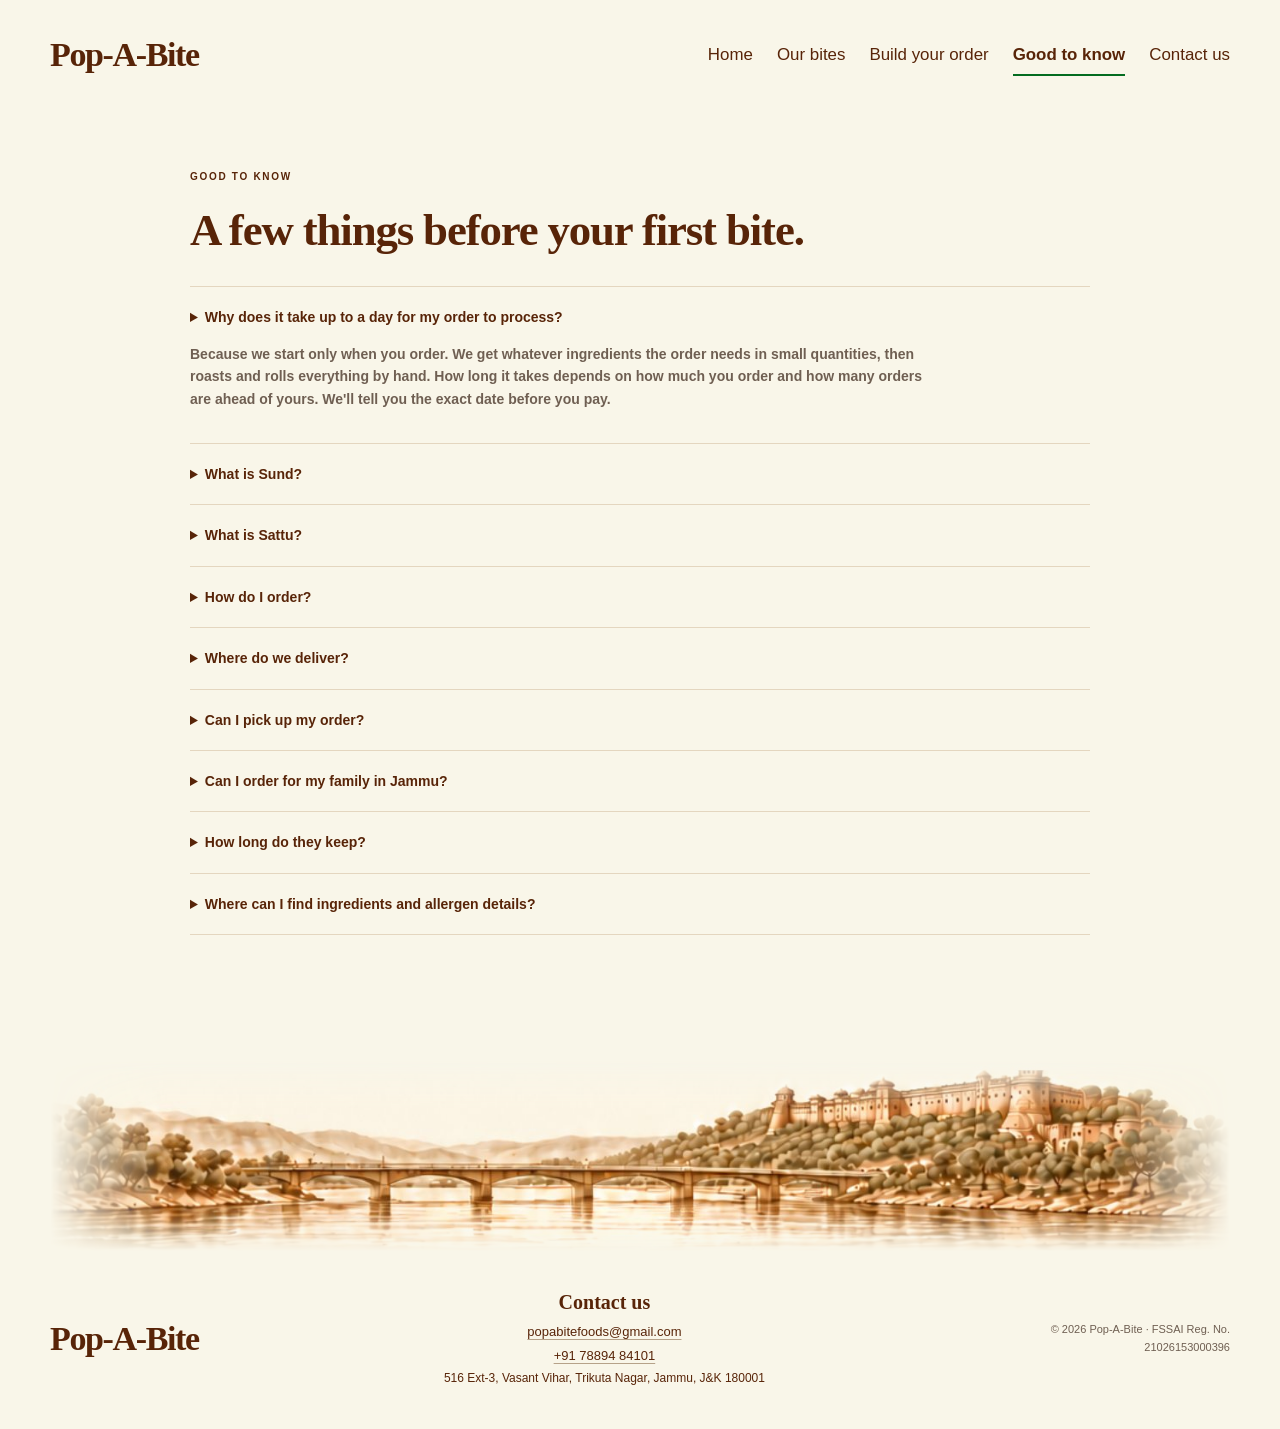
==== commit 4549ddc4: "Update good-to-know.html" ====
--- a/site/good-to-know.html
+++ b/site/good-to-know.html
@@ -28,33 +28,18 @@
 <main id="main"><div aria-label="Good to know" class="preview-page" id="page-good-to-know"><section class="faq wrap" id="questions">
 <p class="eyebrow">GOOD TO KNOW</p>
 <h2>A few things before your first bite.</h2>
+
 <details>
-<summary>Is it really made at home?</summary>
+<summary> Why does it take up to a day for my order to process? <summary>
 <p>
-          Yes. Every batch is made by Maa in our home kitchen in Jammu, and every
-          ladoo is rolled by hand. Pop-A-Bite is registered with FSSAI
-          (Reg. No. 21026153000396).
-        </p>
-</details>
-<details>
-<summary>Why does my order take a few days?</summary>
-<p>
- Because we start only when you order. Maa gets in whatever
- ingredients the order needs, then roasts and rolls everything by hand.
+ Because we start only when you order. We get whatever
+ ingredients the order needs in small quantities, then roasts and rolls everything by hand.
  How long it takes depends on how much you order and how many orders
  are ahead of yours. We'll tell you the exact date before
  you pay.
  </p>
 </details>
-<details>
-<summary>How do you buy your ingredients?</summary>
-<p>
-          We buy ghee, jaggery and dry fruits in small quantities and never stock
-          up in bulk, so nothing is kept long enough to go stale. For a small order,
-          Maa may use dry fruits from a recent batch; for bigger orders she buys
-          new ones.
-        </p>
-</details>
+
 <details>
 <summary>What is Sund?</summary>
 <p>
@@ -65,7 +50,7 @@
         </p>
 </details>
 <details>
-<summary>What is sattu?</summary>
+<summary>What is Sattu?</summary>
 <p>
           Sattu is roasted chana (Bengal gram) ground into flour. It has been an
           everyday food in Bihar for generations, stirred into drinks, stuffed into
@@ -73,34 +58,11 @@
           cooking. Our Sattu Ladoo has 11.6 g protein per 100 g, tested in a lab.
         </p>
 </details>
-<details>
-<summary>Why put haldi in a ladoo?</summary>
-<p>
-          Our Haldi Ladoo comes from the family of North Indian winter ladoos, like
-          pinni and gond ladoo: whole wheat and gond roasted in ghee, sweetened with
-          jaggery. Maa adds haldi, the same spice that goes into haldi doodh on cold
-          nights. It gives the ladoo its golden colour and a gentle, earthy warmth.
-        </p>
-</details>
-<details>
-<summary>Why jaggery and not sugar?</summary>
-<p>
-          It's what ladoos were always made with at home. Jaggery is sugarcane juice
-          boiled down, without the refining that white sugar goes through, and it
-          gives a deeper, caramel taste. We never use refined sugar or corn syrup.
-        </p>
-</details>
-<details>
-<summary>Why ghee and not oil?</summary>
-<p>
-          Ghee is how ladoos have always been roasted and bound. We use desi cow ghee
-          only, and never palm oil, vanaspati or refined oils.
-        </p>
-</details>
+
 <details>
 <summary>How do I order?</summary>
 <p id="ordering-answer">
-          Ordering is simple! Use the order builder above, or message or call us. Let us know which treats you’d like, the quantity and your
+          Ordering is simple! Use "Build your order" button above, or message or call us. Let us know which treats you’d like, the quantity and your
           delivery location. We’ll confirm availability, delivery details and the
           total price before you confirm your order. Payment is by UPI QR code.
         </p>
@@ -173,4 +135,4 @@
 </div>
 </dialog>
 <script src="config.js"></script><script src="preview.js"></script></body>
-</html>+</html>
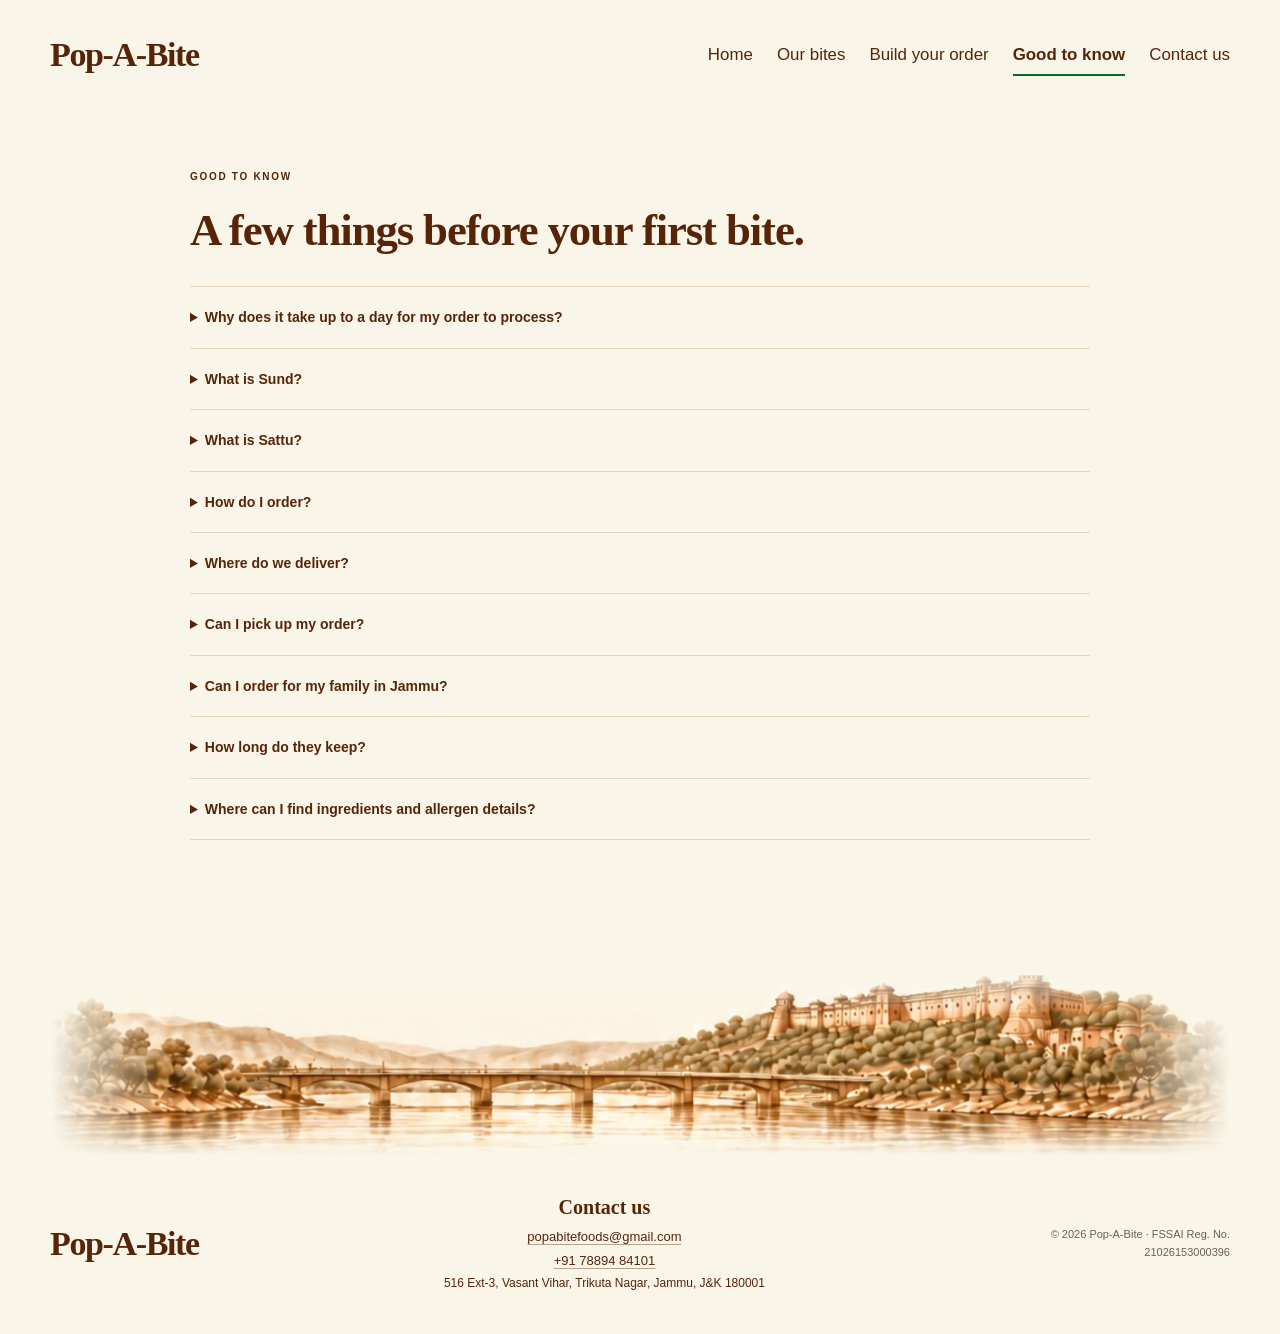
==== commit 8e3e865c: "Update good-to-know.html" ====
--- a/site/good-to-know.html
+++ b/site/good-to-know.html
@@ -30,7 +30,7 @@
 <h2>A few things before your first bite.</h2>
 
 <details>
-<summary> Why does it take up to a day for my order to process? <summary>
+<summary> Why does it take up to a day for my order to process? </summary>
 <p>
  Because we start only when you order. We get whatever
  ingredients the order needs in small quantities, then roasts and rolls everything by hand.
